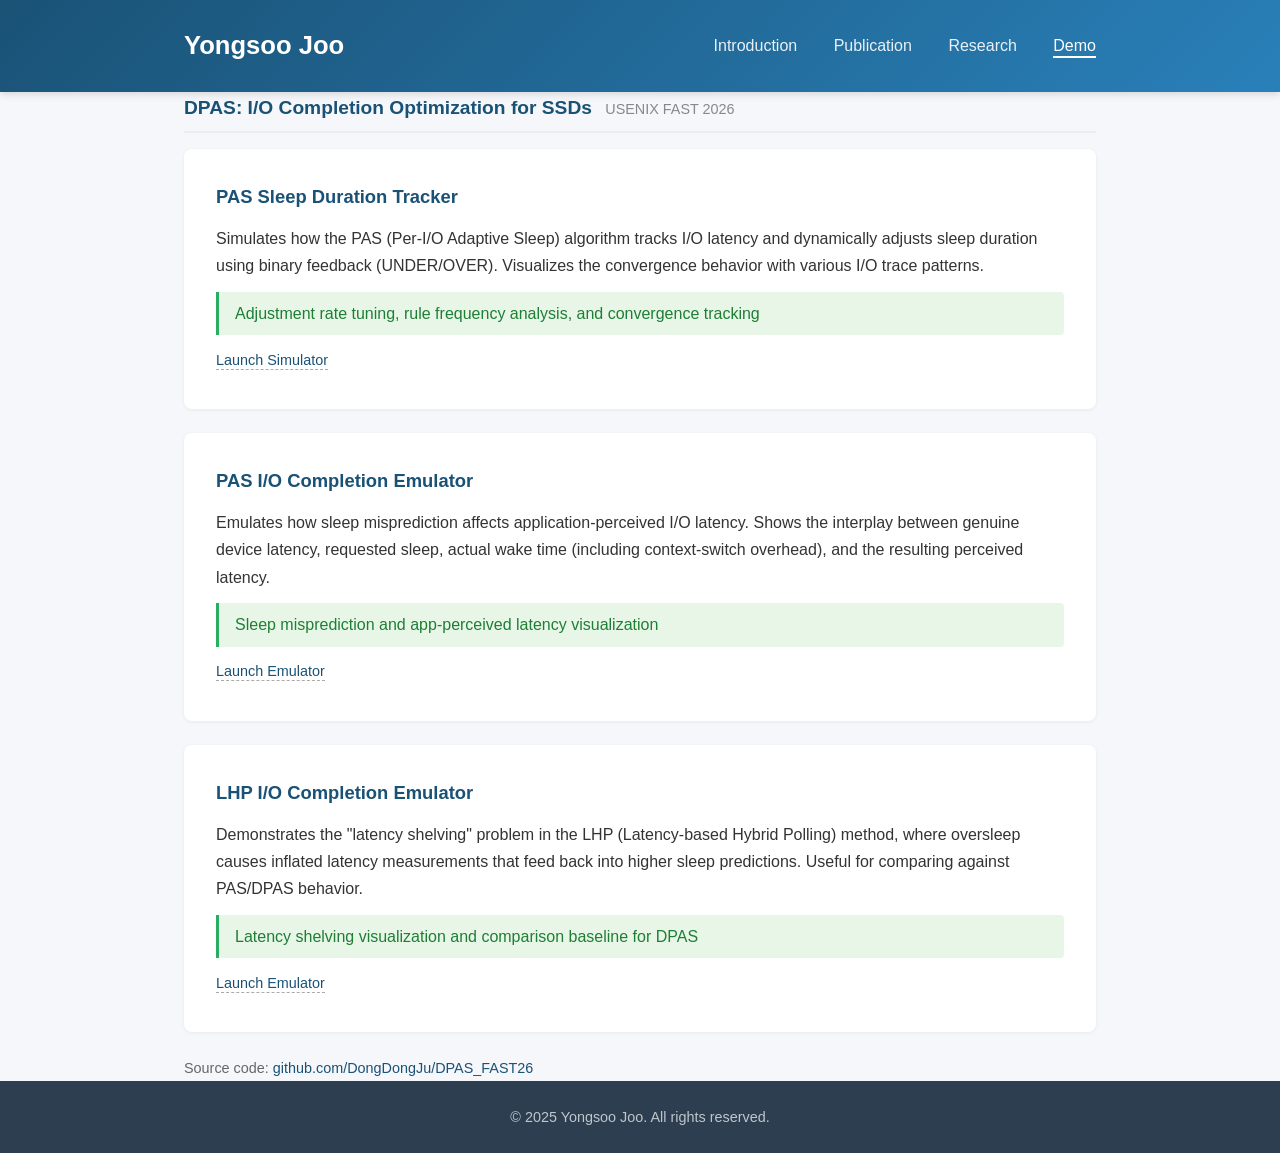
==== demo.html @ 6589fdd4 "Initial commit: personal academic homepage for GitHub Pages" ====
<!DOCTYPE html>
<html lang="en">
<head>
  <meta charset="UTF-8">
  <meta name="viewport" content="width=device-width, initial-scale=1.0">
  <title>Demo - Yongsoo Joo</title>
  <link rel="stylesheet" href="css/style.css">
</head>
<body>

<header>
  <div class="container">
    <h1>Yongsoo Joo</h1>
    <nav>
      <a href="index.html">Introduction</a>
      <a href="publication.html">Publication</a>
      <a href="research.html">Research</a>
      <a href="demo.html" class="active">Demo</a>
    </nav>
  </div>
</header>

<main class="container">

  <h2 class="research-period">DPAS: I/O Completion Optimization for SSDs <span class="period-years">USENIX FAST 2026</span></h2>

  <div class="research-card">
    <h3>PAS Sleep Duration Tracker</h3>
    <p>
      Simulates how the PAS (Per-I/O Adaptive Sleep) algorithm tracks I/O latency
      and dynamically adjusts sleep duration using binary feedback (UNDER/OVER).
      Visualizes the convergence behavior with various I/O trace patterns.
    </p>
    <div class="research-highlight">Adjustment rate tuning, rule frequency analysis, and convergence tracking</div>
    <ul class="paper-links">
      <li><a href="demo/pas_sim.html" target="_blank">Launch Simulator</a></li>
    </ul>
  </div>

  <div class="research-card">
    <h3>PAS I/O Completion Emulator</h3>
    <p>
      Emulates how sleep misprediction affects application-perceived I/O latency.
      Shows the interplay between genuine device latency, requested sleep, actual wake time
      (including context-switch overhead), and the resulting perceived latency.
    </p>
    <div class="research-highlight">Sleep misprediction and app-perceived latency visualization</div>
    <ul class="paper-links">
      <li><a href="demo/pas_emulator.html" target="_blank">Launch Emulator</a></li>
    </ul>
  </div>

  <div class="research-card">
    <h3>LHP I/O Completion Emulator</h3>
    <p>
      Demonstrates the "latency shelving" problem in the LHP (Latency-based Hybrid Polling) method,
      where oversleep causes inflated latency measurements that feed back into higher sleep predictions.
      Useful for comparing against PAS/DPAS behavior.
    </p>
    <div class="research-highlight">Latency shelving visualization and comparison baseline for DPAS</div>
    <ul class="paper-links">
      <li><a href="demo/LHP_emulator.html" target="_blank">Launch Emulator</a></li>
    </ul>
  </div>

  <p style="margin-top: 1.5rem; font-size: 0.9rem; color: #666;">
    Source code: <a href="https://github.com/DongDongJu/DPAS_FAST26" target="_blank">github.com/DongDongJu/DPAS_FAST26</a>
  </p>

</main>

<footer>
  <div class="container">
    &copy; 2025 Yongsoo Joo. All rights reserved.
  </div>
</footer>

</body>
</html>
---- css/style.css ----
/* Reset & Base */
* { margin: 0; padding: 0; box-sizing: border-box; }

body {
  font-family: 'Segoe UI', Tahoma, Geneva, Verdana, sans-serif;
  line-height: 1.7;
  color: #333;
  background: #f5f7fa;
}

a { color: #1a5276; text-decoration: none; }
a:hover { color: #2980b9; text-decoration: underline; }

/* Header */
header {
  background: linear-gradient(135deg, #1a5276, #2980b9);
  color: #fff;
  padding: 1.5rem 0;
  box-shadow: 0 2px 8px rgba(0,0,0,0.15);
}

header .container {
  display: flex;
  justify-content: space-between;
  align-items: center;
}

header h1 {
  font-size: 1.6rem;
  font-weight: 600;
}

nav a {
  color: rgba(255,255,255,0.9);
  margin-left: 2rem;
  font-size: 1rem;
  font-weight: 500;
  padding-bottom: 2px;
  border-bottom: 2px solid transparent;
  transition: border-color 0.2s;
}

nav a:hover, nav a.active {
  color: #fff;
  text-decoration: none;
  border-bottom-color: #fff;
}

/* Layout */
.container {
  max-width: 960px;
  margin: 0 auto;
  padding: 0 1.5rem;
}

main {
  padding: 2.5rem 0 3rem;
}

/* Profile Section */
.profile {
  display: flex;
  gap: 2.5rem;
  align-items: flex-start;
  margin-bottom: 2.5rem;
}

.profile-photo {
  width: 180px;
  height: 220px;
  object-fit: cover;
  border-radius: 8px;
  box-shadow: 0 2px 12px rgba(0,0,0,0.12);
  flex-shrink: 0;
  background: #ddd;
}

.profile-info h2 {
  font-size: 1.5rem;
  color: #1a5276;
  margin-bottom: 0.3rem;
}

.profile-info .title {
  font-size: 1.05rem;
  color: #555;
  margin-bottom: 1rem;
}

.profile-info .education {
  font-size: 0.95rem;
  color: #666;
  margin-bottom: 0.2rem;
}

/* Section */
section {
  background: #fff;
  border-radius: 8px;
  padding: 2rem;
  margin-bottom: 1.5rem;
  box-shadow: 0 1px 4px rgba(0,0,0,0.06);
}

section h2 {
  font-size: 1.3rem;
  color: #1a5276;
  border-bottom: 2px solid #e8eef3;
  padding-bottom: 0.5rem;
  margin-bottom: 1.2rem;
}

section h3 {
  font-size: 1.1rem;
  color: #2c3e50;
  margin: 1.5rem 0 0.8rem;
}

section ul {
  padding-left: 1.5rem;
}

section ul li {
  margin-bottom: 0.5rem;
}

/* Contact */
.contact-grid {
  display: grid;
  grid-template-columns: auto 1fr;
  gap: 0.5rem 1.5rem;
}

.contact-grid dt {
  font-weight: 600;
  color: #555;
}

.contact-grid dd {
  color: #333;
}

/* Links list */
.links-list li {
  list-style: none;
  padding: 0.3rem 0;
}

.links-list li::before {
  content: "\2192";
  margin-right: 0.5rem;
  color: #2980b9;
}

/* Publication list */
.pub-list {
  list-style: none;
  padding-left: 0;
  counter-reset: pub;
}

.pub-list li {
  padding: 0.8rem 0;
  border-bottom: 1px solid #f0f0f0;
  padding-left: 2.5rem;
  position: relative;
}

.pub-list li::before {
  counter-increment: pub;
  content: "[" counter(pub) "]";
  position: absolute;
  left: 0;
  color: #1a5276;
  font-weight: 600;
  font-size: 0.9rem;
}

.pub-list .pub-title {
  font-weight: 600;
  color: #2c3e50;
}

.pub-list .pub-venue {
  font-style: italic;
  color: #666;
}

.pub-list .pub-year {
  display: inline-block;
  background: #e8eef3;
  color: #1a5276;
  padding: 0.1rem 0.5rem;
  border-radius: 3px;
  font-size: 0.85rem;
  font-weight: 600;
  margin-left: 0.3rem;
}

/* Research cards */
.research-card {
  background: #fff;
  border-radius: 8px;
  padding: 2rem;
  margin-bottom: 1.5rem;
  box-shadow: 0 1px 4px rgba(0,0,0,0.06);
}

.research-card h3 {
  font-size: 1.15rem;
  color: #1a5276;
  margin-bottom: 0.8rem;
}

.research-card p {
  margin-bottom: 0.6rem;
}

.research-highlight {
  background: #e8f6e8;
  border-left: 3px solid #27ae60;
  padding: 0.5rem 1rem;
  margin: 0.8rem 0;
  border-radius: 0 4px 4px 0;
  font-weight: 500;
  color: #1e7e34;
}

/* Research paper links */
.research-card .paper-links {
  margin-top: 0.8rem;
  padding: 0;
  list-style: none;
  font-size: 0.9rem;
}

.research-card .paper-links li {
  display: inline-block;
  margin-right: 1rem;
  margin-bottom: 0.3rem;
}

.research-card .paper-links a {
  color: #1a5276;
  border-bottom: 1px dashed #aaa;
  padding-bottom: 1px;
}

.research-card .paper-links a:hover {
  color: #2980b9;
  border-bottom-style: solid;
  text-decoration: none;
}

/* Research period */
.research-period {
  font-size: 1.2rem;
  color: #1a5276;
  margin: 2rem 0 1rem;
  padding-bottom: 0.4rem;
  border-bottom: 2px solid #e8eef3;
}

.research-period:first-child {
  margin-top: 0;
}

.research-period .period-years {
  font-size: 0.9rem;
  color: #888;
  font-weight: 400;
  margin-left: 0.5rem;
}

/* Footer */
footer {
  background: #2c3e50;
  color: rgba(255,255,255,0.7);
  text-align: center;
  padding: 1.5rem 0;
  font-size: 0.9rem;
}

/* View toggle */
.view-toggle {
  display: flex;
  gap: 0.5rem;
  margin-bottom: 1.5rem;
}

.view-toggle button {
  padding: 0.5rem 1.2rem;
  border: 2px solid #1a5276;
  background: #fff;
  color: #1a5276;
  border-radius: 5px;
  cursor: pointer;
  font-size: 0.9rem;
  font-weight: 600;
  transition: all 0.2s;
}

.view-toggle button.active {
  background: #1a5276;
  color: #fff;
}

.view-toggle button:hover:not(.active) {
  background: #e8eef3;
}

.year-heading {
  font-size: 1.2rem;
  color: #1a5276;
  border-bottom: 2px solid #e8eef3;
  padding-bottom: 0.4rem;
  margin: 1.5rem 0 0.8rem;
}

.year-heading:first-child {
  margin-top: 0;
}

.pub-type-tag {
  display: inline-block;
  font-size: 0.75rem;
  font-weight: 600;
  padding: 0.1rem 0.4rem;
  border-radius: 3px;
  margin-left: 0.4rem;
  vertical-align: middle;
}

.pub-type-tag.conf { background: #dbeafe; color: #1e40af; }
.pub-type-tag.journal { background: #fef3c7; color: #92400e; }
.pub-type-tag.patent { background: #ede9fe; color: #5b21b6; }

#chrono-view { display: none; }
#chrono-view section { margin-bottom: 0; box-shadow: none; padding: 1.5rem 2rem; }
#chrono-view section:last-child { border-radius: 0 0 8px 8px; }
#chrono-view section:first-child { border-radius: 8px 8px 0 0; }
#chrono-view-wrapper {
  background: #fff;
  border-radius: 8px;
  box-shadow: 0 1px 4px rgba(0,0,0,0.06);
  overflow: hidden;
}

/* Responsive */
@media (max-width: 768px) {
  .profile { flex-direction: column; align-items: center; text-align: center; }
  .profile-photo { width: 150px; height: 180px; }
  header .container { flex-direction: column; gap: 1rem; }
  nav a { margin: 0 0.8rem; }
  .contact-grid { grid-template-columns: 1fr; }
}
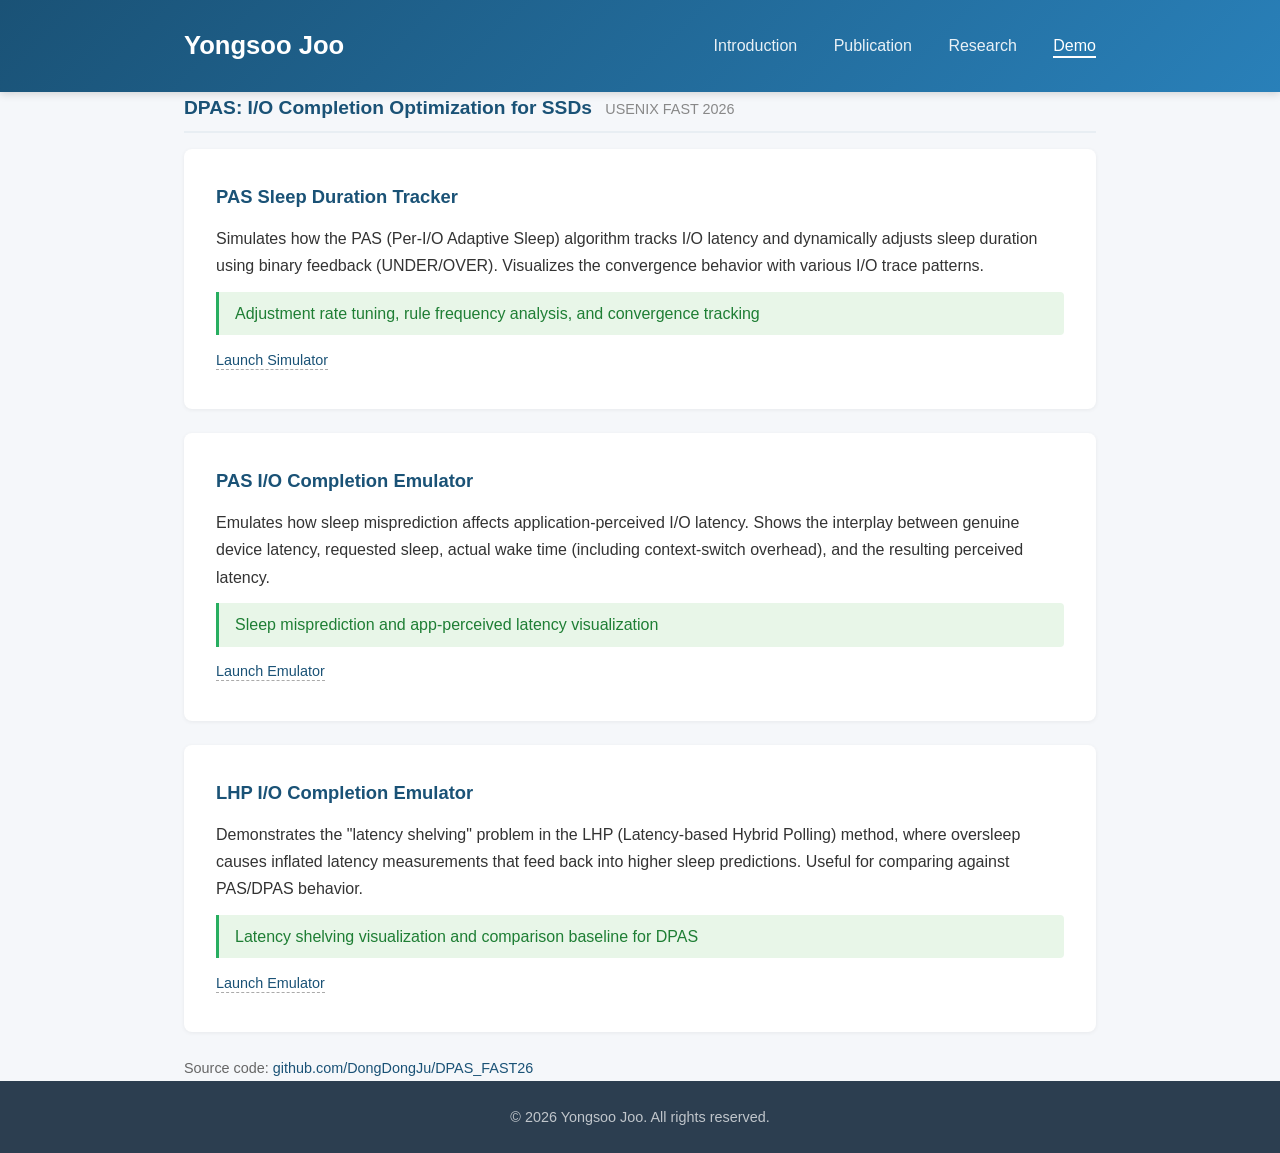
==== commit ddd40feb: "Fix review issues: copyright year, duplicate entry, security attrs, HTTPS links - Update footer copy" ====
--- a/demo.html
+++ b/demo.html
@@ -4,6 +4,14 @@
   <meta charset="UTF-8">
   <meta name="viewport" content="width=device-width, initial-scale=1.0">
   <title>Demo - Yongsoo Joo</title>
+  <!-- Google tag (gtag.js) -->
+  <script async src="https://www.googletagmanager.com/gtag/js?id=G-V7QXWDGY8V"></script>
+  <script>
+    window.dataLayer = window.dataLayer || [];
+    function gtag(){dataLayer.push(arguments);}
+    gtag('js', new Date());
+    gtag('config', 'G-V7QXWDGY8V');
+  </script>
   <link rel="stylesheet" href="css/style.css">
 </head>
 <body>
@@ -33,7 +41,7 @@
     </p>
     <div class="research-highlight">Adjustment rate tuning, rule frequency analysis, and convergence tracking</div>
     <ul class="paper-links">
-      <li><a href="demo/pas_sim.html" target="_blank">Launch Simulator</a></li>
+      <li><a href="demo/pas_sim.html" target="_blank" rel="noopener noreferrer">Launch Simulator</a></li>
     </ul>
   </div>
 
@@ -46,7 +54,7 @@
     </p>
     <div class="research-highlight">Sleep misprediction and app-perceived latency visualization</div>
     <ul class="paper-links">
-      <li><a href="demo/pas_emulator.html" target="_blank">Launch Emulator</a></li>
+      <li><a href="demo/pas_emulator.html" target="_blank" rel="noopener noreferrer">Launch Emulator</a></li>
     </ul>
   </div>
 
@@ -59,19 +67,19 @@
     </p>
     <div class="research-highlight">Latency shelving visualization and comparison baseline for DPAS</div>
     <ul class="paper-links">
-      <li><a href="demo/LHP_emulator.html" target="_blank">Launch Emulator</a></li>
+      <li><a href="demo/LHP_emulator.html" target="_blank" rel="noopener noreferrer">Launch Emulator</a></li>
     </ul>
   </div>
 
   <p style="margin-top: 1.5rem; font-size: 0.9rem; color: #666;">
-    Source code: <a href="https://github.com/DongDongJu/DPAS_FAST26" target="_blank">github.com/DongDongJu/DPAS_FAST26</a>
+    Source code: <a href="https://github.com/DongDongJu/DPAS_FAST26" target="_blank" rel="noopener noreferrer">github.com/DongDongJu/DPAS_FAST26</a>
   </p>
 
 </main>
 
 <footer>
   <div class="container">
-    &copy; 2025 Yongsoo Joo. All rights reserved.
+    &copy; 2026 Yongsoo Joo. All rights reserved.
   </div>
 </footer>
 
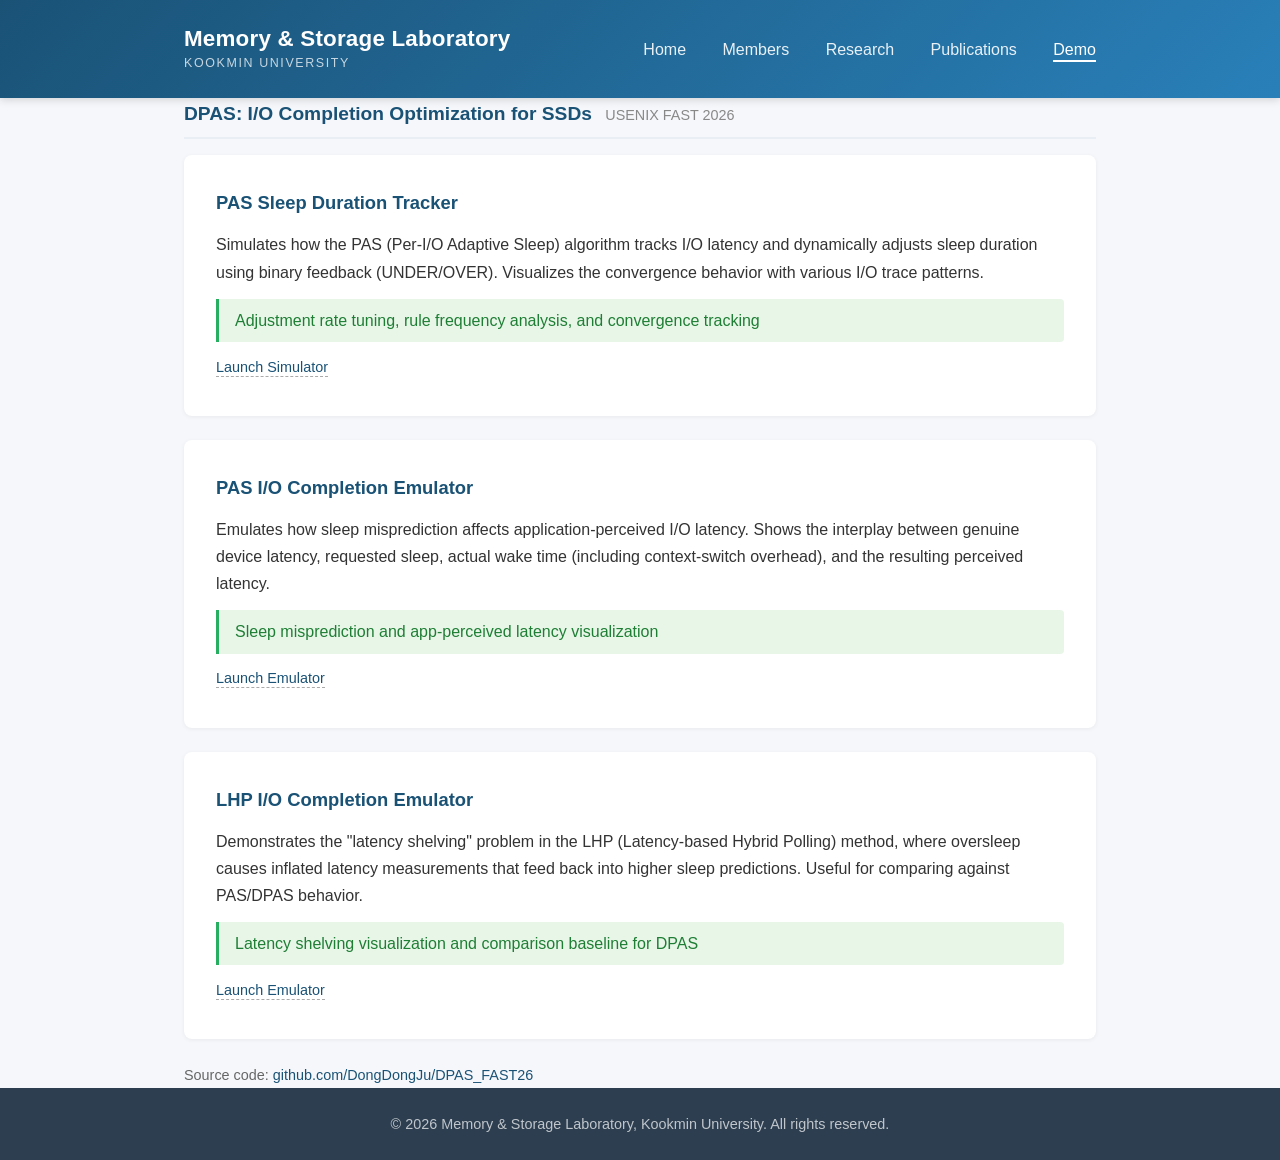
==== commit d5708907: "Redesign site as Memory & Storage Laboratory lab homepage - Rebrand header and footer across all pag" ====
--- a/demo.html
+++ b/demo.html
@@ -3,7 +3,7 @@
 <head>
   <meta charset="UTF-8">
   <meta name="viewport" content="width=device-width, initial-scale=1.0">
-  <title>Demo - Yongsoo Joo</title>
+  <title>Demo - Memory &amp; Storage Laboratory</title>
   <!-- Google tag (gtag.js) -->
   <script async src="https://www.googletagmanager.com/gtag/js?id=G-V7QXWDGY8V"></script>
   <script>
@@ -18,11 +18,17 @@
 
 <header>
   <div class="container">
-    <h1>Yongsoo Joo</h1>
+    <div class="brand">
+      <a href="index.html">
+        <span class="brand-title">Memory &amp; Storage Laboratory</span>
+        <span class="brand-sub">Kookmin University</span>
+      </a>
+    </div>
     <nav>
-      <a href="index.html">Introduction</a>
-      <a href="publication.html">Publication</a>
+      <a href="index.html">Home</a>
+      <a href="members.html">Members</a>
       <a href="research.html">Research</a>
+      <a href="publication.html">Publications</a>
       <a href="demo.html" class="active">Demo</a>
     </nav>
   </div>
@@ -79,7 +85,7 @@
 
 <footer>
   <div class="container">
-    &copy; 2026 Yongsoo Joo. All rights reserved.
+    &copy; 2026 Memory &amp; Storage Laboratory, Kookmin University. All rights reserved.
   </div>
 </footer>
 
--- a/css/style.css
+++ b/css/style.css
@@ -354,3 +354,287 @@
   nav a { margin: 0 0.8rem; }
   .contact-grid { grid-template-columns: 1fr; }
 }
+
+/* ===== Lab Branding (header) ===== */
+.brand a { color: #fff; text-decoration: none; display: block; }
+.brand a:hover { color: #fff; text-decoration: none; }
+
+.brand-title {
+  display: block;
+  font-size: 1.4rem;
+  font-weight: 700;
+  letter-spacing: 0.2px;
+  line-height: 1.3;
+}
+
+.brand-sub {
+  display: block;
+  font-size: 0.78rem;
+  font-weight: 400;
+  letter-spacing: 1.6px;
+  text-transform: uppercase;
+  color: rgba(255,255,255,0.75);
+}
+
+/* ===== Hero (home) ===== */
+main.home { padding-top: 0; }
+main.home > .container { padding-top: 2.5rem; }
+
+.hero {
+  background: linear-gradient(135deg, #16405c 0%, #2471a3 55%, #2980b9 100%);
+  color: #fff;
+  padding: 3.5rem 0 3.2rem;
+  border-radius: 0;
+  box-shadow: none;
+  margin-bottom: 0;
+}
+
+.hero .hero-eyebrow {
+  font-size: 0.82rem;
+  letter-spacing: 1.8px;
+  text-transform: uppercase;
+  color: rgba(255,255,255,0.75);
+  margin-bottom: 0.8rem;
+}
+
+.hero h2 {
+  font-size: 1.85rem;
+  line-height: 1.35;
+  font-weight: 700;
+  color: #fff;
+  border: none;
+  padding: 0;
+  margin: 0 0 1rem;
+  max-width: 44rem;
+}
+
+.hero .hero-lead {
+  font-size: 1.02rem;
+  color: rgba(255,255,255,0.92);
+  max-width: 46rem;
+  margin-bottom: 1.6rem;
+}
+
+.hero-actions { display: flex; flex-wrap: wrap; gap: 0.8rem; }
+
+.btn {
+  display: inline-block;
+  padding: 0.55rem 1.3rem;
+  border-radius: 5px;
+  font-size: 0.92rem;
+  font-weight: 600;
+  background: #fff;
+  color: #1a5276;
+  border: 2px solid #fff;
+  transition: background 0.2s, color 0.2s;
+}
+
+.btn:hover { background: #eaf3fa; color: #1a5276; text-decoration: none; }
+
+.btn-outline { background: transparent; color: #fff; }
+.btn-outline:hover { background: rgba(255,255,255,0.15); color: #fff; }
+
+/* ===== Topic cards (research areas) ===== */
+.card-grid {
+  display: grid;
+  grid-template-columns: repeat(auto-fit, minmax(220px, 1fr));
+  gap: 1.1rem;
+}
+
+.topic-card {
+  border: 1px solid #e3eaf0;
+  border-left: 3px solid #2980b9;
+  border-radius: 6px;
+  background: #fbfdff;
+  padding: 1.1rem 1.2rem;
+}
+
+.topic-card h3 {
+  margin: 0 0 0.4rem;
+  font-size: 1rem;
+  color: #1a5276;
+}
+
+.topic-card p {
+  margin: 0;
+  font-size: 0.9rem;
+  color: #555;
+  line-height: 1.55;
+}
+
+/* ===== News list ===== */
+.news-list { list-style: none; padding-left: 0; }
+
+.news-list li {
+  display: grid;
+  grid-template-columns: 7rem 1fr;
+  gap: 1rem;
+  padding: 0.6rem 0;
+  border-bottom: 1px solid #f0f0f0;
+  margin-bottom: 0;
+}
+
+.news-list li:last-child { border-bottom: none; }
+
+.news-date {
+  color: #2980b9;
+  font-weight: 600;
+  font-size: 0.85rem;
+  white-space: nowrap;
+  padding-top: 0.1rem;
+}
+
+/* ===== Members ===== */
+.member-group-note {
+  font-size: 0.9rem;
+  color: #777;
+  margin-bottom: 1.2rem;
+}
+
+.member-grid {
+  display: grid;
+  grid-template-columns: repeat(auto-fill, minmax(160px, 1fr));
+  gap: 1.6rem 1.2rem;
+}
+
+.member-card { text-align: center; }
+
+.member-photo {
+  width: 110px;
+  height: 110px;
+  object-fit: cover;
+  border-radius: 50%;
+  background: #e3eaf0;
+  margin: 0 auto;
+  display: block;
+}
+
+.member-avatar {
+  width: 110px;
+  height: 110px;
+  border-radius: 50%;
+  margin: 0 auto;
+  display: flex;
+  align-items: center;
+  justify-content: center;
+  font-size: 1.9rem;
+  font-weight: 600;
+  color: #fff;
+  background: linear-gradient(135deg, #1a5276, #2980b9);
+  letter-spacing: 0.5px;
+}
+
+.member-name {
+  font-weight: 600;
+  color: #2c3e50;
+  margin-top: 0.7rem;
+  font-size: 0.98rem;
+}
+
+.member-name-kr {
+  font-size: 0.85rem;
+  color: #888;
+  font-weight: 400;
+}
+
+.member-role {
+  font-size: 0.85rem;
+  color: #2980b9;
+  font-weight: 500;
+}
+
+.member-topic {
+  font-size: 0.82rem;
+  color: #666;
+  line-height: 1.45;
+  margin-top: 0.2rem;
+}
+
+.member-links { font-size: 0.8rem; margin-top: 0.3rem; }
+.member-links a { margin: 0 0.25rem; }
+
+/* Faculty entry */
+.faculty-list { display: grid; gap: 1.8rem; }
+
+.faculty-item {
+  display: flex;
+  gap: 1.5rem;
+  align-items: flex-start;
+}
+
+.faculty-item .faculty-photo {
+  width: 130px;
+  height: 160px;
+  object-fit: cover;
+  border-radius: 6px;
+  background: #e3eaf0;
+  flex-shrink: 0;
+}
+
+.faculty-item .faculty-avatar {
+  width: 130px;
+  height: 160px;
+  border-radius: 6px;
+  flex-shrink: 0;
+  display: flex;
+  align-items: center;
+  justify-content: center;
+  font-size: 2.1rem;
+  font-weight: 600;
+  color: #fff;
+  letter-spacing: 1px;
+  background: linear-gradient(135deg, #1a5276, #2980b9);
+}
+
+.faculty-item h3 { margin: 0 0 0.2rem; font-size: 1.15rem; color: #1a5276; }
+.faculty-item .faculty-role { color: #555; font-size: 0.95rem; margin-bottom: 0.5rem; }
+.faculty-item p { font-size: 0.92rem; color: #555; margin-bottom: 0.3rem; }
+
+/* Alumni table */
+.alumni-table {
+  width: 100%;
+  border-collapse: collapse;
+  font-size: 0.92rem;
+}
+
+.alumni-table th {
+  text-align: left;
+  background: #f2f6f9;
+  color: #1a5276;
+  padding: 0.55rem 0.8rem;
+  font-weight: 600;
+  white-space: nowrap;
+}
+
+.alumni-table td {
+  padding: 0.55rem 0.8rem;
+  border-bottom: 1px solid #eee;
+  vertical-align: top;
+}
+
+.alumni-table tr:last-child td { border-bottom: none; }
+
+/* ===== Openings / call for students ===== */
+.callout {
+  background: #eaf4fb;
+  border-left: 4px solid #2980b9;
+  border-radius: 0 6px 6px 0;
+  padding: 1.1rem 1.3rem;
+  font-size: 0.95rem;
+}
+
+.callout strong { color: #1a5276; }
+
+/* ===== Responsive additions ===== */
+@media (max-width: 768px) {
+  .brand-title { font-size: 1.2rem; }
+  .brand { text-align: center; }
+  .hero { padding: 2.5rem 0; }
+  .hero h2 { font-size: 1.45rem; }
+  .news-list li { grid-template-columns: 1fr; gap: 0.15rem; }
+  .faculty-item { flex-direction: column; align-items: center; text-align: center; }
+  .alumni-table, .alumni-table thead, .alumni-table tbody, .alumni-table tr, .alumni-table th, .alumni-table td { display: block; }
+  .alumni-table thead { display: none; }
+  .alumni-table tr { border-bottom: 1px solid #eee; padding: 0.5rem 0; }
+  .alumni-table td { border: none; padding: 0.15rem 0; }
+}
